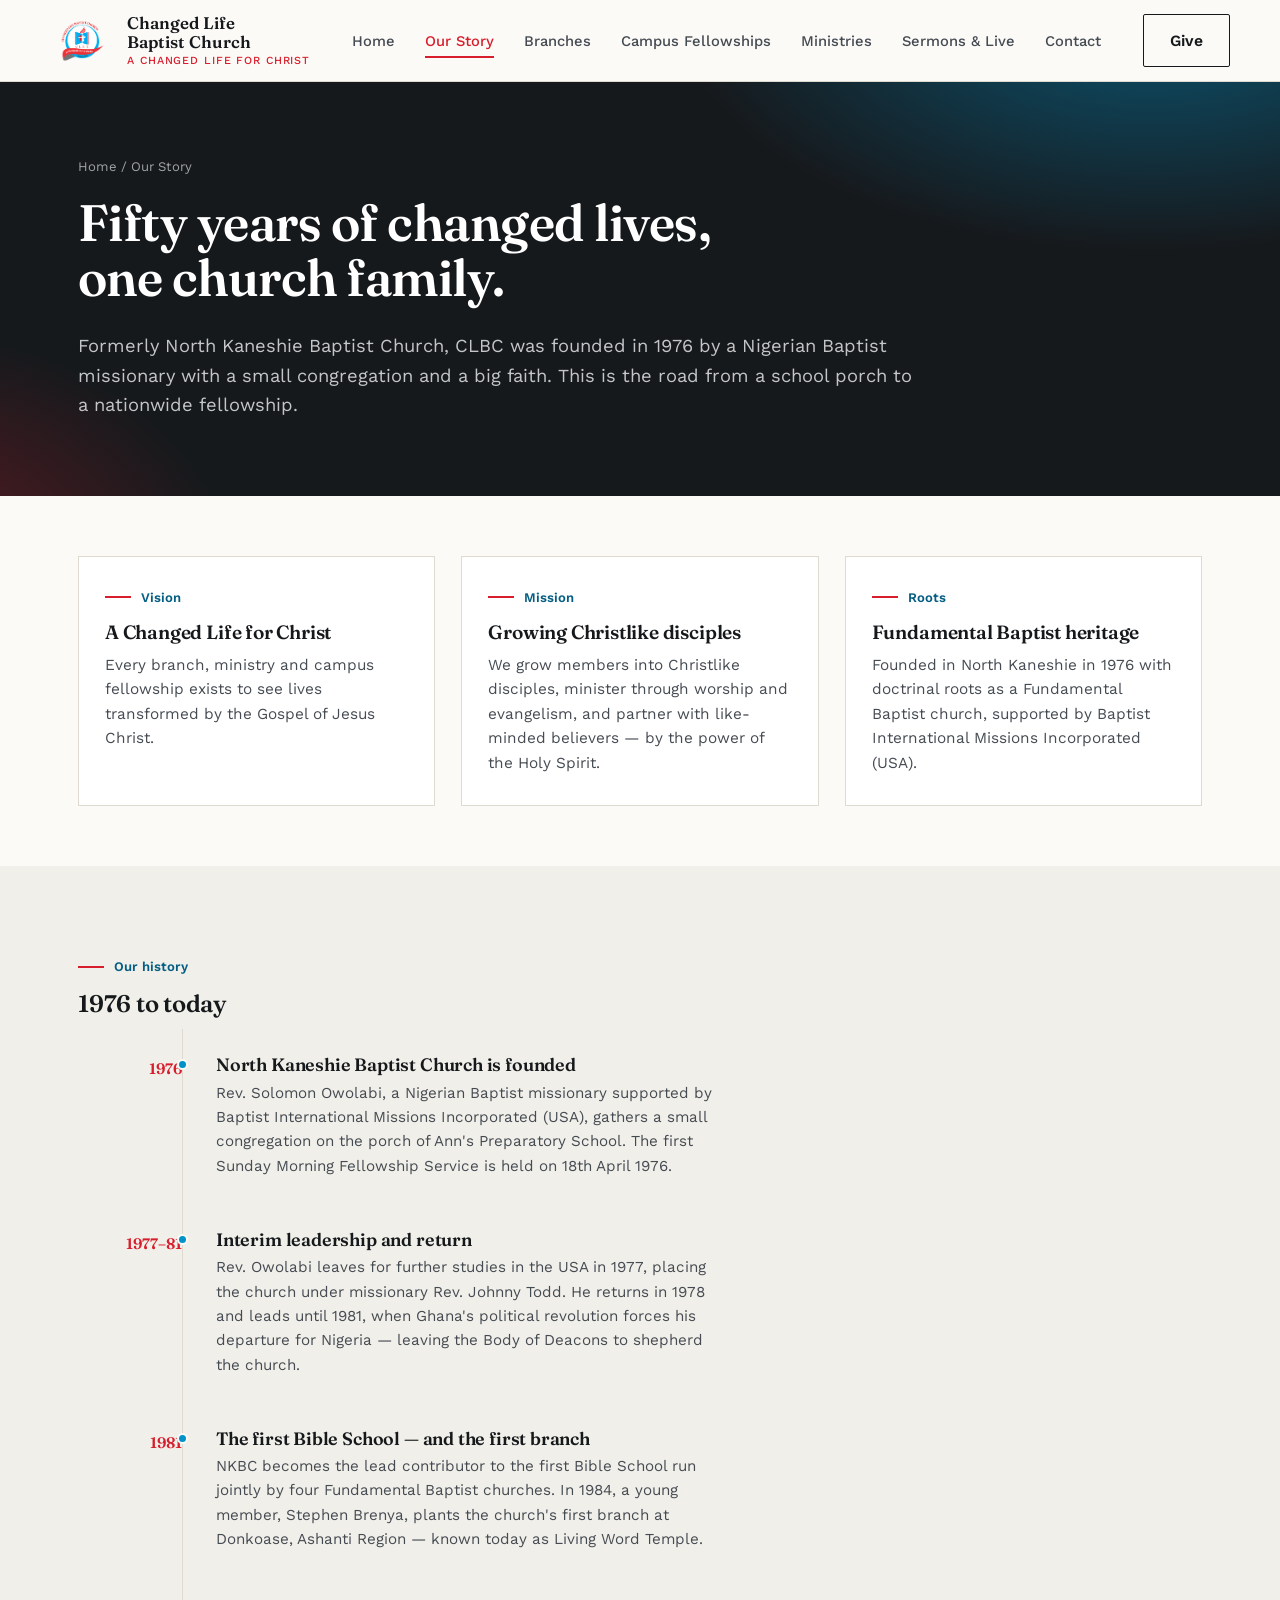
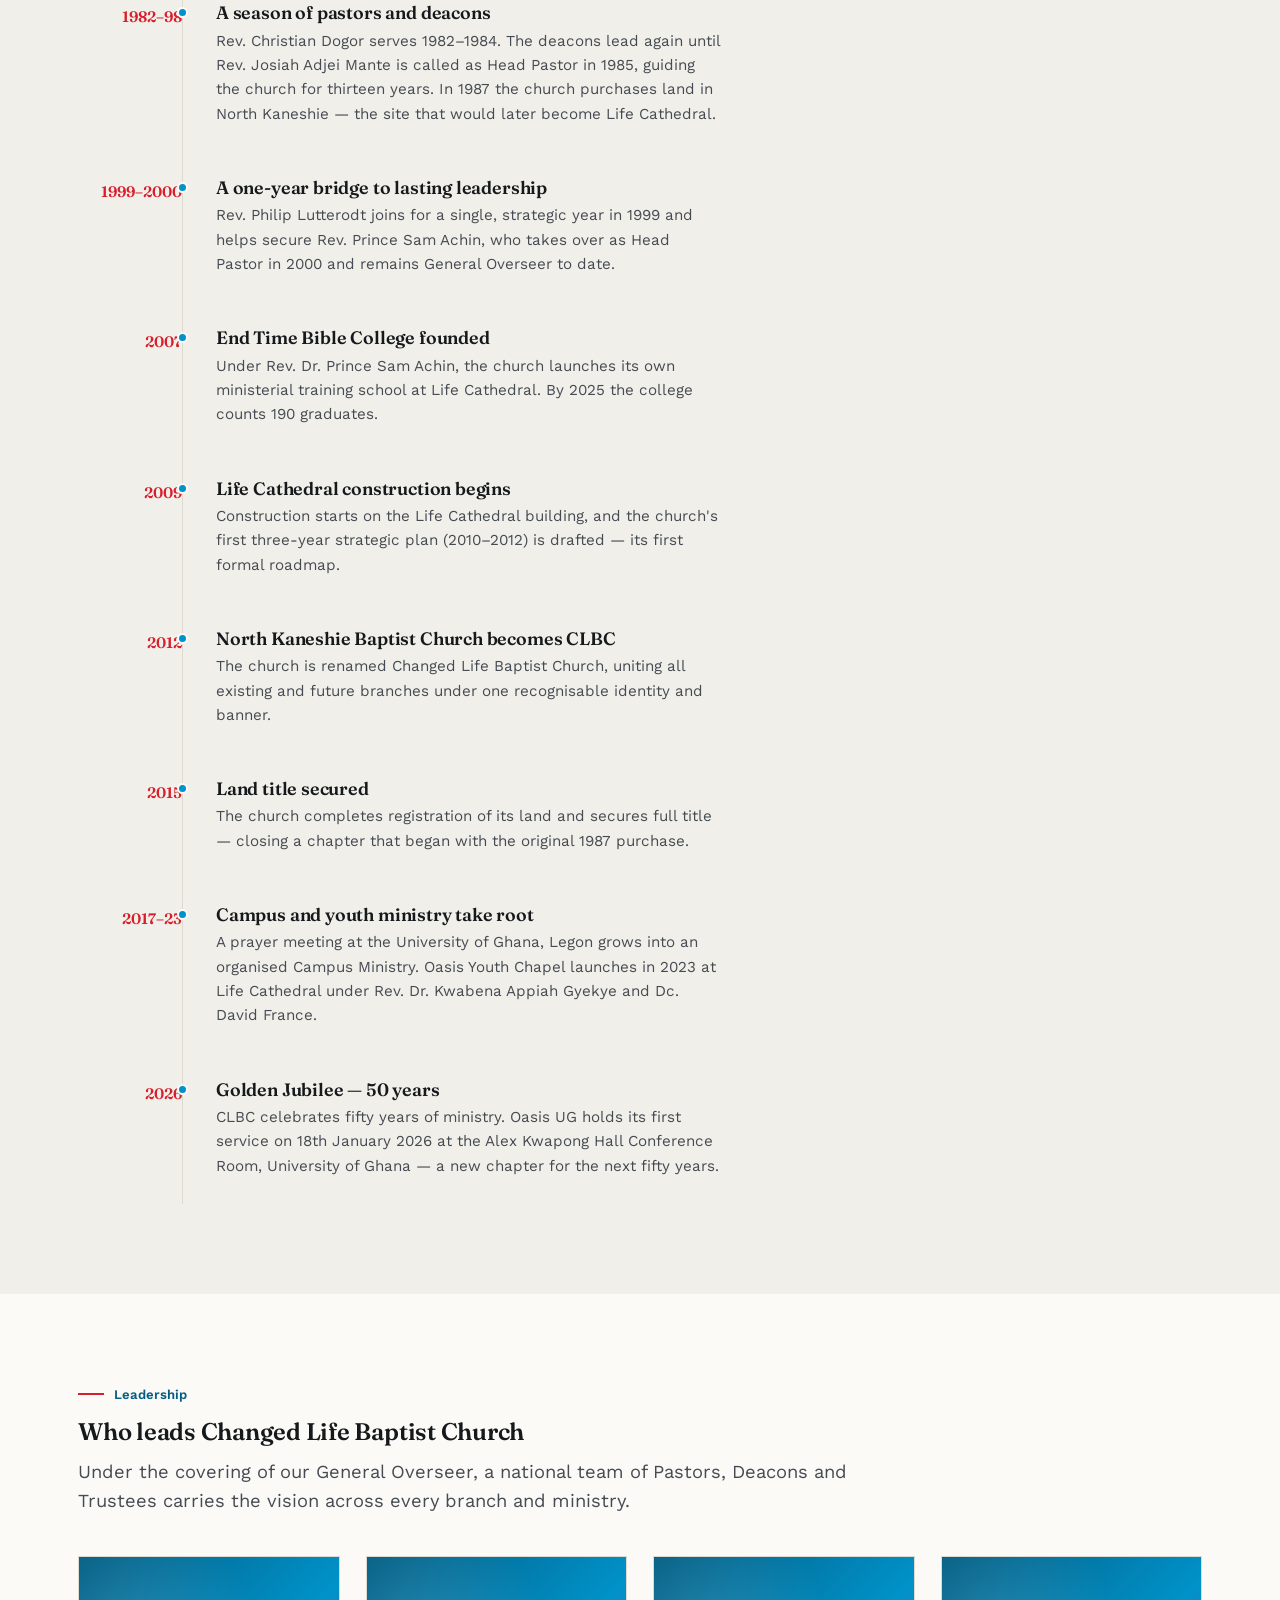
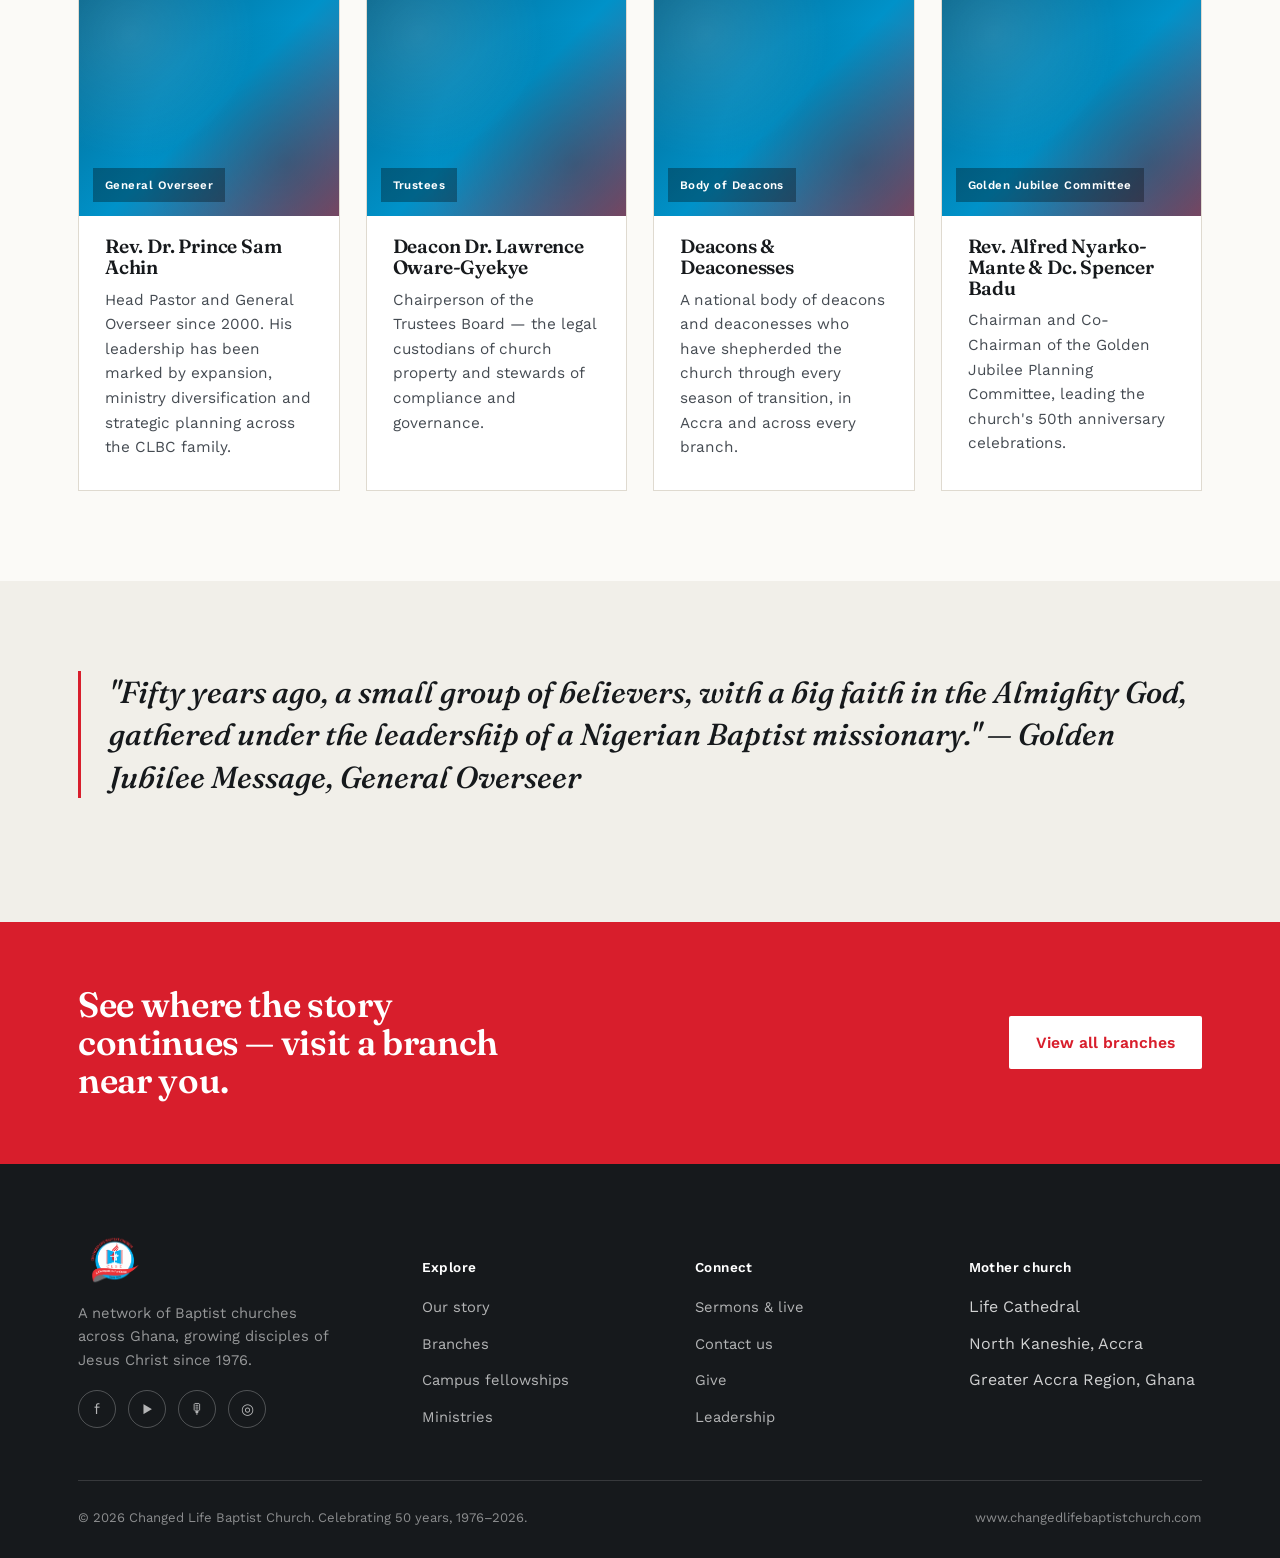
==== about.html @ c8de23a6 "Add files via upload" ====
<!DOCTYPE html>
<html lang="en">
<head>
<meta charset="UTF-8">
<meta name="viewport" content="width=device-width, initial-scale=1.0">
<title>Our Story & Leadership | Changed Life Baptist Church</title>
<meta name="description" content="The history of Changed Life Baptist Church from 1976 to today, and the leaders who carry it forward — General Overseer, Pastors, Deacons and Trustees.">
<link rel="icon" href="assets/logo.png">
<link rel="stylesheet" href="assets/styles.css">
</head>
<body>

<header class="site-header">
  <nav class="nav container">
    <a href="index.html" class="brand">
      <img src="assets/logo.png" alt="Changed Life Baptist Church crest">
      <span class="brand-word">Changed Life<br>Baptist Church<small>A Changed Life For Christ</small></span>
    </a>
    <ul class="nav-links">
      <li><a href="index.html">Home</a></li>
      <li><a href="about.html" class="active">Our Story</a></li>
      <li><a href="branches.html">Branches</a></li>
      <li><a href="campus.html">Campus Fellowships</a></li>
      <li><a href="ministries.html">Ministries</a></li>
      <li><a href="sermons.html">Sermons &amp; Live</a></li>
      <li><a href="contact.html">Contact</a></li>
    </ul>
    <div class="nav-cta">
      <a href="contact.html#give" class="btn btn-outline">Give</a>
      <button class="nav-toggle" aria-label="Toggle menu" aria-expanded="false"><span></span><span></span><span></span></button>
    </div>
  </nav>
</header>

<section class="page-hero">
  <div class="container">
    <div class="crumb"><a href="index.html">Home</a> / Our Story</div>
    <h1>Fifty years of changed lives, one church family.</h1>
    <p class="lede">Formerly North Kaneshie Baptist Church, CLBC was founded in 1976 by a Nigerian Baptist missionary with a small congregation and a big faith. This is the road from a school porch to a nationwide fellowship.</p>
  </div>
</section>

<!-- VISION / MISSION -->
<section class="section-tight">
  <div class="container grid grid-3">
    <div class="card">
      <div class="eyebrow">Vision</div>
      <h3>A Changed Life for Christ</h3>
      <p>Every branch, ministry and campus fellowship exists to see lives transformed by the Gospel of Jesus Christ.</p>
    </div>
    <div class="card">
      <div class="eyebrow">Mission</div>
      <h3>Growing Christlike disciples</h3>
      <p>We grow members into Christlike disciples, minister through worship and evangelism, and partner with like-minded believers — by the power of the Holy Spirit.</p>
    </div>
    <div class="card">
      <div class="eyebrow">Roots</div>
      <h3>Fundamental Baptist heritage</h3>
      <p>Founded in North Kaneshie in 1976 with doctrinal roots as a Fundamental Baptist church, supported by Baptist International Missions Incorporated (USA).</p>
    </div>
  </div>
</section>

<!-- TIMELINE -->
<section class="section-alt">
  <div class="container">
    <div class="eyebrow">Our history</div>
    <h2>1976 to today</h2>
    <div class="timeline">

      <div class="t-row"><div class="yr">1976</div><div class="dot"></div>
        <div><h4>North Kaneshie Baptist Church is founded</h4>
        <p>Rev. Solomon Owolabi, a Nigerian Baptist missionary supported by Baptist International Missions Incorporated (USA), gathers a small congregation on the porch of Ann's Preparatory School. The first Sunday Morning Fellowship Service is held on 18th April 1976.</p></div>
      </div>

      <div class="t-row"><div class="yr">1977–81</div><div class="dot"></div>
        <div><h4>Interim leadership and return</h4>
        <p>Rev. Owolabi leaves for further studies in the USA in 1977, placing the church under missionary Rev. Johnny Todd. He returns in 1978 and leads until 1981, when Ghana's political revolution forces his departure for Nigeria — leaving the Body of Deacons to shepherd the church.</p></div>
      </div>

      <div class="t-row"><div class="yr">1981</div><div class="dot"></div>
        <div><h4>The first Bible School — and the first branch</h4>
        <p>NKBC becomes the lead contributor to the first Bible School run jointly by four Fundamental Baptist churches. In 1984, a young member, Stephen Brenya, plants the church's first branch at Donkoase, Ashanti Region — known today as Living Word Temple.</p></div>
      </div>

      <div class="t-row"><div class="yr">1982–98</div><div class="dot"></div>
        <div><h4>A season of pastors and deacons</h4>
        <p>Rev. Christian Dogor serves 1982–1984. The deacons lead again until Rev. Josiah Adjei Mante is called as Head Pastor in 1985, guiding the church for thirteen years. In 1987 the church purchases land in North Kaneshie — the site that would later become Life Cathedral.</p></div>
      </div>

      <div class="t-row"><div class="yr">1999–2000</div><div class="dot"></div>
        <div><h4>A one-year bridge to lasting leadership</h4>
        <p>Rev. Philip Lutterodt joins for a single, strategic year in 1999 and helps secure Rev. Prince Sam Achin, who takes over as Head Pastor in 2000 and remains General Overseer to date.</p></div>
      </div>

      <div class="t-row"><div class="yr">2007</div><div class="dot"></div>
        <div><h4>End Time Bible College founded</h4>
        <p>Under Rev. Dr. Prince Sam Achin, the church launches its own ministerial training school at Life Cathedral. By 2025 the college counts 190 graduates.</p></div>
      </div>

      <div class="t-row"><div class="yr">2009</div><div class="dot"></div>
        <div><h4>Life Cathedral construction begins</h4>
        <p>Construction starts on the Life Cathedral building, and the church's first three-year strategic plan (2010–2012) is drafted — its first formal roadmap.</p></div>
      </div>

      <div class="t-row"><div class="yr">2012</div><div class="dot"></div>
        <div><h4>North Kaneshie Baptist Church becomes CLBC</h4>
        <p>The church is renamed Changed Life Baptist Church, uniting all existing and future branches under one recognisable identity and banner.</p></div>
      </div>

      <div class="t-row"><div class="yr">2015</div><div class="dot"></div>
        <div><h4>Land title secured</h4>
        <p>The church completes registration of its land and secures full title — closing a chapter that began with the original 1987 purchase.</p></div>
      </div>

      <div class="t-row"><div class="yr">2017–23</div><div class="dot"></div>
        <div><h4>Campus and youth ministry take root</h4>
        <p>A prayer meeting at the University of Ghana, Legon grows into an organised Campus Ministry. Oasis Youth Chapel launches in 2023 at Life Cathedral under Rev. Dr. Kwabena Appiah Gyekye and Dc. David France.</p></div>
      </div>

      <div class="t-row"><div class="yr">2026</div><div class="dot"></div>
        <div><h4>Golden Jubilee — 50 years</h4>
        <p>CLBC celebrates fifty years of ministry. Oasis UG holds its first service on 18th January 2026 at the Alex Kwapong Hall Conference Room, University of Ghana — a new chapter for the next fifty years.</p></div>
      </div>

    </div>
  </div>
</section>

<!-- LEADERSHIP -->
<section id="leadership">
  <div class="container">
    <div class="eyebrow">Leadership</div>
    <h2>Who leads Changed Life Baptist Church</h2>
    <p class="lede">Under the covering of our General Overseer, a national team of Pastors, Deacons and Trustees carries the vision across every branch and ministry.</p>

    <div class="grid grid-4" style="margin-top:40px;">
      <div class="card">
        <div class="media-block" style="--ar:1/1; margin: -30px -26px 20px;">
          <span class="tag">General Overseer</span>
        </div>
        <h3>Rev. Dr. Prince Sam Achin</h3>
        <p>Head Pastor and General Overseer since 2000. His leadership has been marked by expansion, ministry diversification and strategic planning across the CLBC family.</p>
      </div>
      <div class="card">
        <div class="media-block" style="--ar:1/1; margin: -30px -26px 20px;">
          <span class="tag">Trustees</span>
        </div>
        <h3>Deacon Dr. Lawrence Oware-Gyekye</h3>
        <p>Chairperson of the Trustees Board — the legal custodians of church property and stewards of compliance and governance.</p>
      </div>
      <div class="card">
        <div class="media-block" style="--ar:1/1; margin: -30px -26px 20px;">
          <span class="tag">Body of Deacons</span>
        </div>
        <h3>Deacons &amp; Deaconesses</h3>
        <p>A national body of deacons and deaconesses who have shepherded the church through every season of transition, in Accra and across every branch.</p>
      </div>
      <div class="card">
        <div class="media-block" style="--ar:1/1; margin: -30px -26px 20px;">
          <span class="tag">Golden Jubilee Committee</span>
        </div>
        <h3>Rev. Alfred Nyarko-Mante &amp; Dc. Spencer Badu</h3>
        <p>Chairman and Co-Chairman of the Golden Jubilee Planning Committee, leading the church's 50th anniversary celebrations.</p>
      </div>
    </div>
  </div>
</section>

<section class="section-alt">
  <div class="container">
    <p class="pull">"Fifty years ago, a small group of believers, with a big faith in the Almighty God, gathered under the leadership of a Nigerian Baptist missionary." — Golden Jubilee Message, General Overseer</p>
  </div>
</section>

<section class="cta-band">
  <div class="container">
    <h2>See where the story continues — visit a branch near you.</h2>
    <a href="branches.html" class="btn" style="background:#fff; color:var(--flame);">View all branches</a>
  </div>
</section>

<footer class="site-footer">
  <div class="container">
    <div class="foot-grid">
      <div class="foot-brand">
        <img src="assets/logo.png" alt="CLBC crest">
        <p>A network of Baptist churches across Ghana, growing disciples of Jesus Christ since 1976.</p>
        <div class="social-row" style="margin-top:18px;">
          <a href="https://www.facebook.com/profile.php?id=100066663400036" aria-label="Facebook">f</a>
          <a href="#" aria-label="YouTube">▶</a>
          <a href="#" aria-label="Podbean">🎙</a>
          <a href="#" aria-label="Instagram">◎</a>
        </div>
      </div>
      <div><h5>Explore</h5><ul>
        <li><a href="about.html">Our story</a></li>
        <li><a href="branches.html">Branches</a></li>
        <li><a href="campus.html">Campus fellowships</a></li>
        <li><a href="ministries.html">Ministries</a></li>
      </ul></div>
      <div><h5>Connect</h5><ul>
        <li><a href="sermons.html">Sermons &amp; live</a></li>
        <li><a href="contact.html">Contact us</a></li>
        <li><a href="contact.html#give">Give</a></li>
        <li><a href="about.html#leadership">Leadership</a></li>
      </ul></div>
      <div><h5>Mother church</h5><ul>
        <li>Life Cathedral</li>
        <li>North Kaneshie, Accra</li>
        <li>Greater Accra Region, Ghana</li>
      </ul></div>
    </div>
    <div class="foot-bottom">
      <span>© 2026 Changed Life Baptist Church. Celebrating 50 years, 1976–2026.</span>
      <span>www.changedlifebaptistchurch.com</span>
    </div>
  </div>
</footer>

<script src="assets/main.js"></script>
</body>
</html>
---- assets/styles.css ----
/* ==========================================================================
   Changed Life Baptist Church — Design System
   Colour drawn from the church crest: flame red, sky blue, warm grey.
   Display type: Fraunces (heritage/editorial serif)
   Body/UI type:  Work Sans (clean, warm geometric sans)
   ========================================================================== */

@import url('https://fonts.googleapis.com/css2?family=Fraunces:ital,opsz,wght@0,9..144,300;0,9..144,400;0,9..144,500;0,9..144,600;0,9..144,700;1,9..144,400;1,9..144,500&family=Work+Sans:ital,wght@0,300;0,400;0,500;0,600;0,700;1,400&display=swap');

:root{
  /* --- brand colour --- */
  --ink:        #16191c;
  --ink-soft:   #454b52;
  --paper:      #fbfaf7;
  --paper-dim:  #f1efe9;
  --line:       #dfdad0;

  --sky:        #0092c9;
  --sky-deep:   #045e83;
  --sky-tint:   #e4f4fa;

  --flame:      #d81e2c;
  --flame-deep: #a3131f;
  --flame-tint: #fbe7e6;

  --gold:       #b3872f;
  --gold-tint:  #f6ecd7;

  --radius-sm: 2px;
  --radius-md: 4px;

  --wrap: 1180px;
}

*,*::before,*::after{ box-sizing: border-box; }
html{ scroll-behavior: smooth; }
body{
  margin:0;
  background: var(--paper);
  color: var(--ink);
  font-family: 'Work Sans', sans-serif;
  font-weight: 400;
  line-height: 1.6;
  -webkit-font-smoothing: antialiased;
}
img{ max-width:100%; display:block; }
a{ color: inherit; text-decoration:none; }
h1,h2,h3,h4{
  font-family: 'Fraunces', serif;
  font-weight: 600;
  line-height: 1.08;
  margin: 0 0 .5em;
  letter-spacing: -0.01em;
}
p{ margin: 0 0 1.1em; }
.container{
  max-width: var(--wrap);
  margin: 0 auto;
  padding: 0 28px;
}
@media (max-width: 640px){ .container{ padding: 0 20px; } }

::selection{ background: var(--flame); color:#fff; }

:focus-visible{
  outline: 3px solid var(--sky);
  outline-offset: 3px;
}

@media (prefers-reduced-motion: reduce){
  *{ animation-duration: 0.001ms !important; animation-iteration-count: 1 !important; transition-duration: 0.001ms !important; scroll-behavior: auto !important; }
}

/* --------------------------------------------------------------------
   Utility text
   -------------------------------------------------------------------- */
.label{
  font-size: 0.78rem;
  font-weight: 600;
  color: var(--flame);
  letter-spacing: 0.03em;
}
.eyebrow{
  display:flex; align-items:center; gap:10px;
  font-size: 0.82rem;
  font-weight: 600;
  color: var(--sky-deep);
  margin-bottom: 14px;
}
.eyebrow::before{
  content:"";
  width: 26px; height: 2px;
  background: var(--flame);
  display:inline-block;
}
.lede{
  font-size: 1.15rem;
  color: var(--ink-soft);
  max-width: 46em;
}

/* --------------------------------------------------------------------
   Buttons
   -------------------------------------------------------------------- */
.btn{
  display:inline-flex; align-items:center; gap: 10px;
  padding: 13px 26px;
  border-radius: var(--radius-sm);
  font-weight: 600;
  font-size: 0.98rem;
  border: 1.5px solid transparent;
  cursor:pointer;
  transition: background .15s ease, color .15s ease, border-color .15s ease, transform .15s ease;
}
.btn-primary{ background: var(--flame); color:#fff; }
.btn-primary:hover{ background: var(--flame-deep); }
.btn-outline{ border-color: currentColor; color: var(--ink); background:transparent; }
.btn-outline:hover{ background: var(--ink); color:#fff; }
.btn-ghost-light{ border-color: rgba(255,255,255,.55); color:#fff; }
.btn-ghost-light:hover{ background:#fff; color: var(--ink); }
.btn-sky{ background: var(--sky); color:#fff; }
.btn-sky:hover{ background: var(--sky-deep); }

/* --------------------------------------------------------------------
   Header / Nav
   -------------------------------------------------------------------- */
.site-header{
  position: sticky; top:0; z-index: 100;
  background: var(--paper);
  border-bottom: 1px solid var(--line);
}
.nav{
  display:flex; align-items:center; justify-content:space-between;
  padding: 14px 0;
}
.brand{ display:flex; align-items:center; gap:12px; }
.brand img{ height: 46px; width:auto; }
.brand-word{ font-family:'Fraunces', serif; font-weight:600; font-size:1.05rem; line-height:1.15; }
.brand-word small{ display:block; font-family:'Work Sans',sans-serif; font-weight:500; font-size:.68rem; letter-spacing:.08em; color: var(--flame); text-transform: uppercase; margin-top:2px; }

.nav-links{ display:flex; align-items:center; gap: 30px; list-style:none; margin:0; padding:0; }
.nav-links a{
  font-size: .92rem; font-weight:500; color: var(--ink-soft);
  padding: 6px 0; border-bottom: 2px solid transparent;
  transition: color .15s, border-color .15s;
}
.nav-links a:hover, .nav-links a.active{ color: var(--flame); border-color: var(--flame); }

.nav-cta{ display:flex; align-items:center; gap:14px; }
.nav-toggle{
  display:none; background:none; border:none; cursor:pointer;
  width:42px; height:42px; flex-direction:column; justify-content:center; align-items:center; gap:5px;
}
.nav-toggle span{ width:24px; height:2px; background: var(--ink); display:block; transition: transform .2s, opacity .2s; }

@media (max-width: 940px){
  .nav-links{
    position:fixed; inset: 74px 0 0 0; background: var(--paper);
    flex-direction:column; align-items:flex-start; gap:0;
    padding: 10px 28px 30px;
    transform: translateY(-8px);
    opacity:0; pointer-events:none;
    transition: opacity .18s ease, transform .18s ease;
    overflow-y:auto;
  }
  .nav-links.open{ opacity:1; pointer-events:auto; transform:translateY(0); }
  .nav-links li{ width:100%; border-bottom:1px solid var(--line); }
  .nav-links a{ display:block; padding:16px 0; font-size:1.02rem; }
  .nav-toggle{ display:flex; }
  .nav-cta .btn-outline{ display:none; }
}

/* --------------------------------------------------------------------
   Hero
   -------------------------------------------------------------------- */
.hero{
  position:relative;
  background: var(--ink);
  color:#fff;
  overflow:hidden;
  padding: 108px 0 96px;
}
.hero::before{
  content:"";
  position:absolute; inset:0;
  background:
    radial-gradient(ellipse 900px 560px at 82% -10%, rgba(0,146,201,.55), transparent 60%),
    radial-gradient(ellipse 700px 500px at 8% 110%, rgba(216,30,44,.45), transparent 60%);
}
.hero .container{ position:relative; z-index:2; }
.hero-grid{ display:grid; grid-template-columns: 1.15fr .85fr; gap: 60px; align-items:end; }
.hero-jubilee{
  display:inline-flex; align-items:center; gap:10px;
  background: rgba(255,255,255,.08);
  border:1px solid rgba(255,255,255,.22);
  padding: 7px 14px 7px 8px;
  border-radius: 999px;
  font-size:.82rem; font-weight:600;
  margin-bottom: 26px;
}
.hero-jubilee .dot{ width:8px; height:8px; border-radius:50%; background: var(--gold); box-shadow: 0 0 0 3px rgba(179,135,47,.3); }
.hero h1{
  font-size: clamp(2.5rem, 5.4vw, 4.4rem);
  color:#fff;
  max-width: 15ch;
}
.hero .lede{ color: rgba(255,255,255,.78); margin-top:18px; }
.hero-actions{ display:flex; flex-wrap:wrap; gap:14px; margin-top:34px; }
.hero-flame{
  justify-self:end;
  width: 100%;
  max-width: 340px;
  opacity: .95;
}
.hero-stats{
  display:grid; grid-template-columns: repeat(4,1fr);
  border-top:1px solid rgba(255,255,255,.18);
  margin-top: 70px; padding-top: 30px;
}
.hero-stats div + div{ border-left:1px solid rgba(255,255,255,.18); padding-left:24px; }
.hero-stats .num{ font-family:'Fraunces',serif; font-size:2rem; color: var(--gold); }
.hero-stats .cap{ font-size:.82rem; color: rgba(255,255,255,.68); margin-top:4px; }

@media (max-width: 900px){
  .hero-grid{ grid-template-columns: 1fr; }
  .hero-flame{ display:none; }
  .hero-stats{ grid-template-columns: repeat(2,1fr); row-gap:26px; }
  .hero-stats div:nth-child(3){ border-left:none; }
}

/* Secondary page hero (shorter) */
.page-hero{
  background: var(--ink); color:#fff; padding: 74px 0 56px; position:relative; overflow:hidden;
}
.page-hero::before{
  content:""; position:absolute; inset:0;
  background: radial-gradient(ellipse 800px 420px at 90% -20%, rgba(0,146,201,.5), transparent 60%),
              radial-gradient(ellipse 600px 420px at -10% 120%, rgba(216,30,44,.4), transparent 60%);
}
.page-hero .container{ position:relative; z-index:2; }
.page-hero h1{ color:#fff; font-size: clamp(2.1rem, 4.4vw, 3.2rem); max-width: 20ch; }
.page-hero .lede{ color: rgba(255,255,255,.75); }
.crumb{ font-size:.82rem; color: rgba(255,255,255,.6); margin-bottom: 18px; }
.crumb a:hover{ color:#fff; }

/* --------------------------------------------------------------------
   Section scaffolding
   -------------------------------------------------------------------- */
section{ padding: 90px 0; }
.section-tight{ padding: 60px 0; }
.section-alt{ background: var(--paper-dim); }
.section-ink{ background: var(--ink); color:#fff; }
.section-ink h2{ color:#fff; }
.section-head{ display:flex; justify-content:space-between; align-items:flex-end; gap:40px; margin-bottom: 46px; flex-wrap:wrap; }
.section-head h2{ font-size: clamp(1.9rem, 3.4vw, 2.6rem); max-width: 16ch; }
hr.rule{ border:none; border-top:1px solid var(--line); margin: 0; }

/* --------------------------------------------------------------------
   Cards / grids
   -------------------------------------------------------------------- */
.grid{ display:grid; gap: 26px; }
.grid-3{ grid-template-columns: repeat(3,1fr); }
.grid-4{ grid-template-columns: repeat(4,1fr); }
.grid-2{ grid-template-columns: repeat(2,1fr); }
@media (max-width: 900px){ .grid-3,.grid-4{ grid-template-columns: repeat(2,1fr); } }
@media (max-width: 620px){ .grid-3,.grid-4,.grid-2{ grid-template-columns: 1fr; } }

.card{
  background:#fff;
  border:1px solid var(--line);
  padding: 30px 26px;
  position:relative;
}
.card .icon{ width:40px; height:40px; margin-bottom:18px; color: var(--flame); }
.card h3{ font-size:1.2rem; margin-bottom:10px; }
.card p{ color: var(--ink-soft); font-size:.96rem; margin-bottom:0; }
.card-corner{ position:absolute; top:0; right:0; width:0; height:0; border-style:solid; border-width: 0 22px 22px 0; border-color: transparent var(--sky-tint) transparent transparent; }

/* Media placeholder block: used where real photography from the church's
   Facebook page should be dropped in later. Uses brand-coloured pattern
   rather than a fabricated photo. */
.media-block{
  position:relative;
  aspect-ratio: var(--ar, 4/3);
  background: linear-gradient(135deg, var(--sky-deep), var(--sky) 55%, var(--flame) 130%);
  overflow:hidden;
  display:flex; align-items:flex-end;
}
.media-block::before{
  content:"";
  position:absolute; inset:0;
  background-image: radial-gradient(circle at 20% 30%, rgba(255,255,255,.12) 0, transparent 45%),
                     radial-gradient(circle at 80% 80%, rgba(0,0,0,.18) 0, transparent 50%);
}
.media-block .tag{
  position:relative; z-index:2;
  color:#fff; font-size:.72rem; font-weight:600; letter-spacing:.04em;
  background: rgba(0,0,0,.32);
  padding: 8px 12px; margin: 14px;
}

/* --------------------------------------------------------------------
   Timeline (used on About — genuine chronological sequence)
   -------------------------------------------------------------------- */
.timeline{ position:relative; margin-top: 10px; }
.timeline::before{
  content:""; position:absolute; top:0; bottom:0; left: 104px;
  width:1px; background: var(--line);
}
.t-row{ display:grid; grid-template-columns: 104px 1fr; gap: 34px; padding: 26px 0; position:relative; }
.t-row .yr{ font-family:'Fraunces',serif; font-weight:600; color: var(--flame); font-size:.95rem; text-align:right; padding-top:2px; white-space:nowrap; }
.t-row .dot{ position:absolute; left: 99px; top: 30px; width:11px; height:11px; border-radius:50%; background: var(--sky); border:2px solid var(--paper); }
.t-row h4{ font-size:1.12rem; margin-bottom:6px; }
.t-row p{ color: var(--ink-soft); font-size: .95rem; margin-bottom:0; max-width: 56ch; }
@media (max-width: 620px){
  .timeline::before{ left: 58px; }
  .t-row{ grid-template-columns: 58px 1fr; gap:18px; }
  .t-row .dot{ left:53px; }
  .t-row .yr{ font-size:.82rem; }
}

/* --------------------------------------------------------------------
   Branch directory
   -------------------------------------------------------------------- */
.region-group{ margin-bottom: 54px; }
.region-title{
  display:flex; align-items:center; gap:14px;
  font-family:'Fraunces',serif; font-size:1.3rem; font-weight:600;
  color: var(--sky-deep);
  margin-bottom: 20px;
}
.region-title::after{ content:""; height:1px; flex:1; background: var(--line); }
.branch-card{ border:1px solid var(--line); background:#fff; padding: 22px 24px; display:flex; flex-direction:column; gap:6px; }
.branch-card .bname{ font-family:'Fraunces',serif; font-weight:600; font-size:1.08rem; }
.branch-card .bloc{ color: var(--ink-soft); font-size:.9rem; }
.branch-card .btag{ margin-top:10px; display:inline-block; font-size:.74rem; font-weight:600; color: var(--flame); }

/* --------------------------------------------------------------------
   Ministry list
   -------------------------------------------------------------------- */
.min-row{ display:grid; grid-template-columns: 1fr 2fr; gap: 40px; padding: 34px 0; border-top:1px solid var(--line); }
.min-row:last-child{ }
.min-row h3{ font-size:1.35rem; }
.min-row .since{ color: var(--flame); font-size:.82rem; font-weight:600; }
@media (max-width: 760px){ .min-row{ grid-template-columns:1fr; gap:12px; } }

/* --------------------------------------------------------------------
   Quote / pull
   -------------------------------------------------------------------- */
.pull{
  font-family:'Fraunces',serif; font-style:italic; font-weight:500;
  font-size: clamp(1.35rem, 2.4vw, 1.9rem);
  line-height:1.4;
  color: var(--ink);
  border-left: 3px solid var(--flame);
  padding-left: 28px;
  max-width: 40em;
}

/* --------------------------------------------------------------------
   Media / player panels (Sermons page)
   -------------------------------------------------------------------- */
.player-panel{
  background:#fff; border:1px solid var(--line);
}
.player-panel .head{ display:flex; align-items:center; gap:14px; padding: 20px 24px; border-bottom:1px solid var(--line); }
.player-panel .head .dot{ width:10px; height:10px; border-radius:50%; }
.player-panel .body{ padding: 0; background: var(--ink); }
.player-panel iframe{ width:100%; border:0; display:block; }
.embed-note{
  background: var(--gold-tint); border:1px dashed var(--gold);
  color:#6b501c; font-size:.86rem; padding:14px 18px; margin-top:14px;
}

/* --------------------------------------------------------------------
   Footer
   -------------------------------------------------------------------- */
.site-footer{ background: var(--ink); color: rgba(255,255,255,.8); padding: 70px 0 30px; }
.foot-grid{ display:grid; grid-template-columns: 1.3fr 1fr 1fr 1fr; gap: 40px; margin-bottom: 50px; }
.foot-brand img{ height:52px; margin-bottom:16px; }
.foot-brand p{ color: rgba(255,255,255,.55); font-size:.92rem; max-width:30ch; }
.site-footer h5{ color:#fff; font-family:'Work Sans',sans-serif; font-weight:600; font-size:.85rem; letter-spacing:.03em; margin-bottom:16px; }
.site-footer ul{ list-style:none; margin:0; padding:0; display:flex; flex-direction:column; gap:11px; }
.site-footer a{ color: rgba(255,255,255,.68); font-size:.92rem; }
.site-footer a:hover{ color:#fff; }
.foot-bottom{ border-top:1px solid rgba(255,255,255,.14); padding-top: 26px; display:flex; justify-content:space-between; flex-wrap:wrap; gap:14px; font-size:.82rem; color: rgba(255,255,255,.5); }
.social-row{ display:flex; gap:12px; }
.social-row a{ width:38px; height:38px; border:1px solid rgba(255,255,255,.25); display:flex; align-items:center; justify-content:center; border-radius:50%; }
.social-row a:hover{ background:#fff; color: var(--ink); border-color:#fff; }

@media (max-width: 800px){
  .foot-grid{ grid-template-columns: 1fr 1fr; }
}
@media (max-width: 480px){
  .foot-grid{ grid-template-columns: 1fr; }
}

/* --------------------------------------------------------------------
   CTA band
   -------------------------------------------------------------------- */
.cta-band{
  background: var(--flame); color:#fff;
  padding: 64px 0;
}
.cta-band .container{ display:flex; justify-content:space-between; align-items:center; gap:30px; flex-wrap:wrap; }
.cta-band h2{ color:#fff; font-size: clamp(1.7rem,3vw,2.2rem); margin:0; max-width: 18ch; }

/* Misc */
.tag-pill{ display:inline-block; font-size:.74rem; font-weight:600; letter-spacing:.03em; background: var(--sky-tint); color: var(--sky-deep); padding: 5px 12px; border-radius: 999px; }
.two-col{ display:grid; grid-template-columns: 1fr 1fr; gap:60px; align-items:center; }
@media (max-width: 860px){ .two-col{ grid-template-columns:1fr; gap:34px; } }
.check-list{ list-style:none; margin:0; padding:0; display:flex; flex-direction:column; gap:12px; }
.check-list li{ padding-left: 30px; position:relative; color: var(--ink-soft); }
.check-list li::before{ content:"✓"; position:absolute; left:0; color: var(--flame); font-weight:700; }
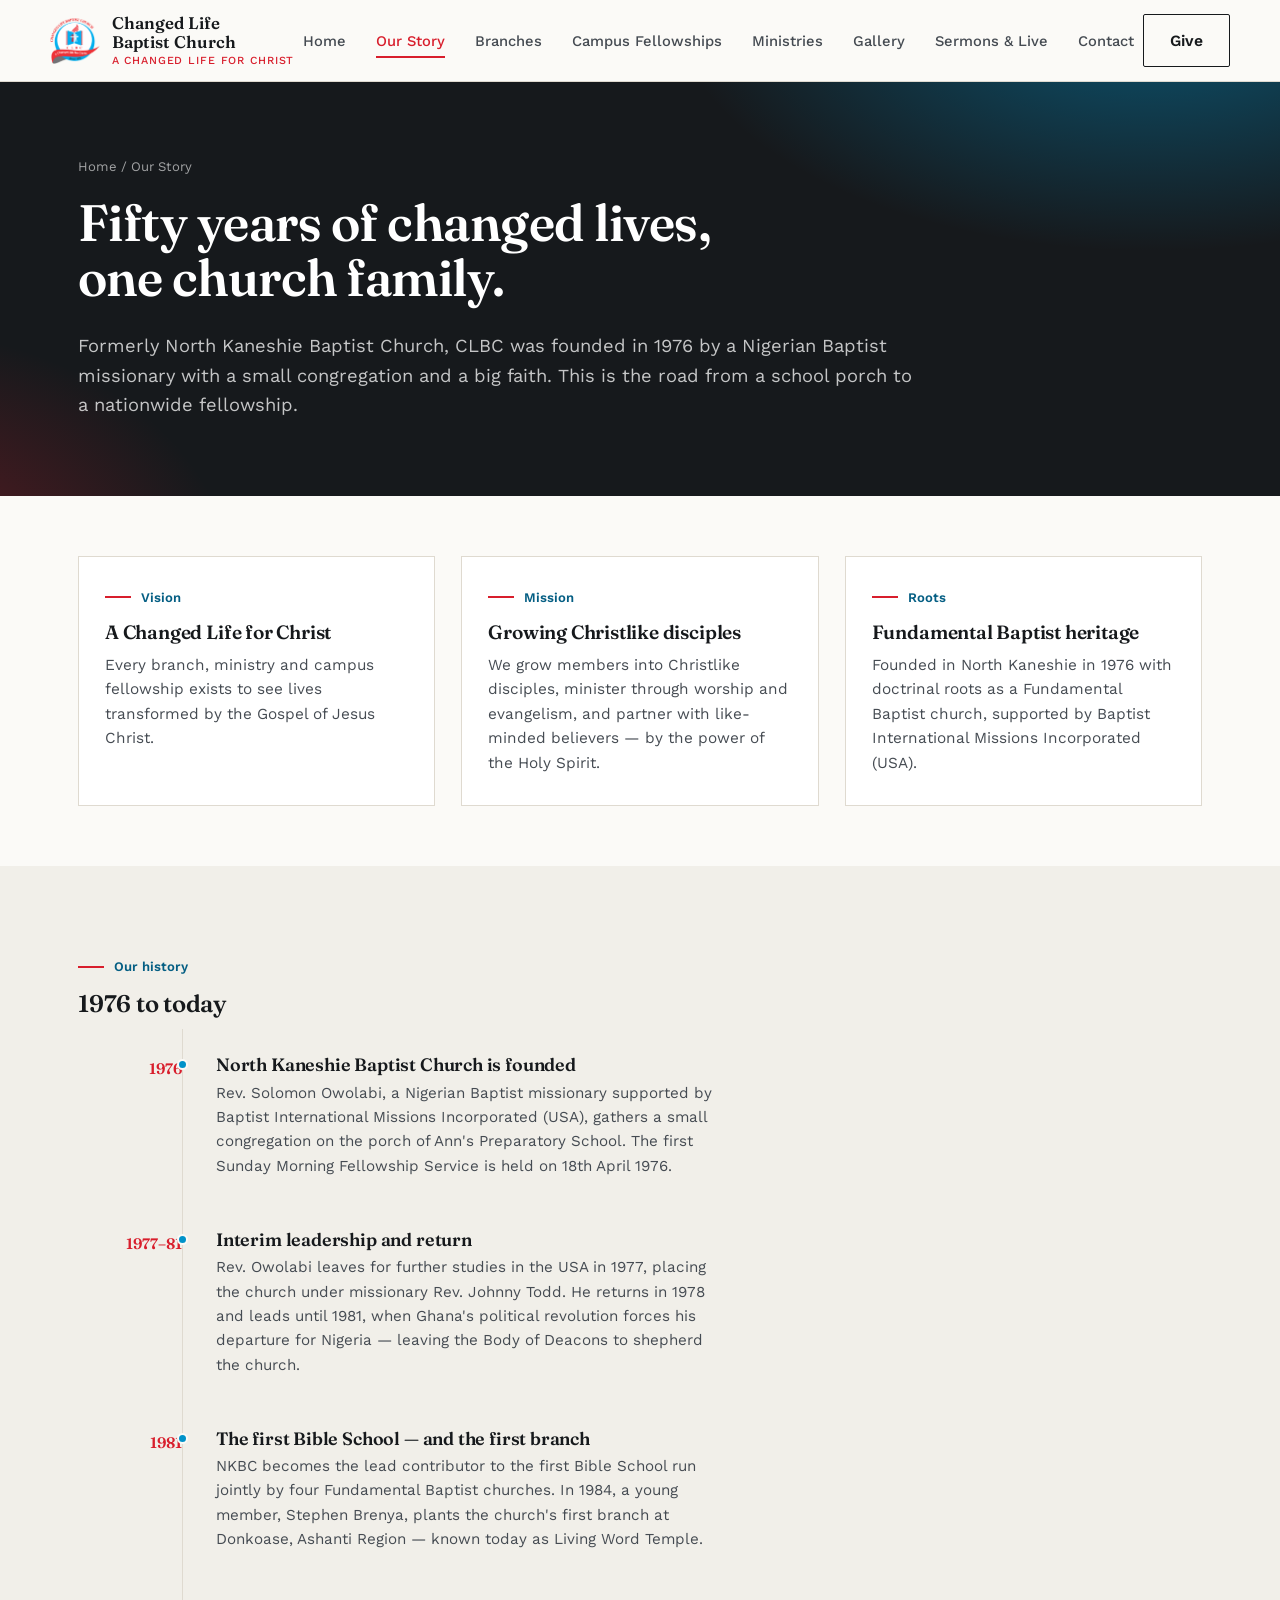
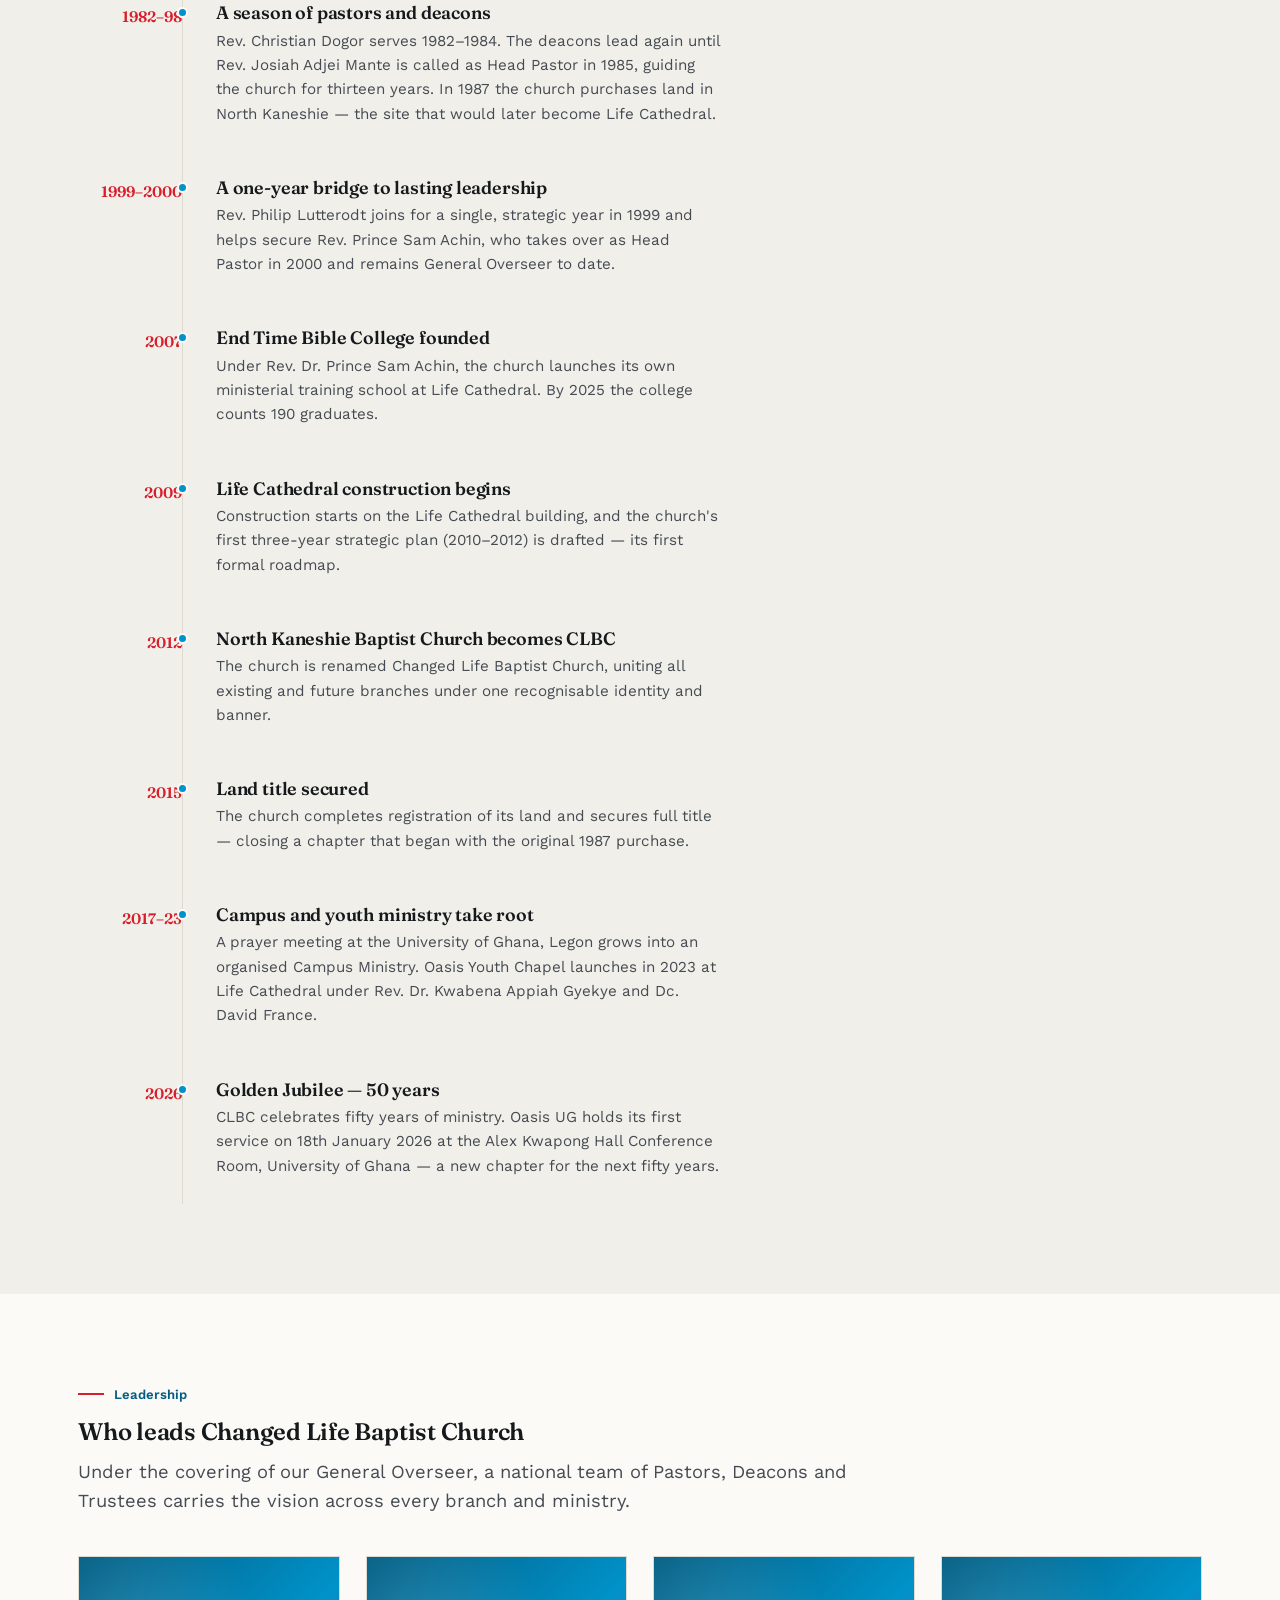
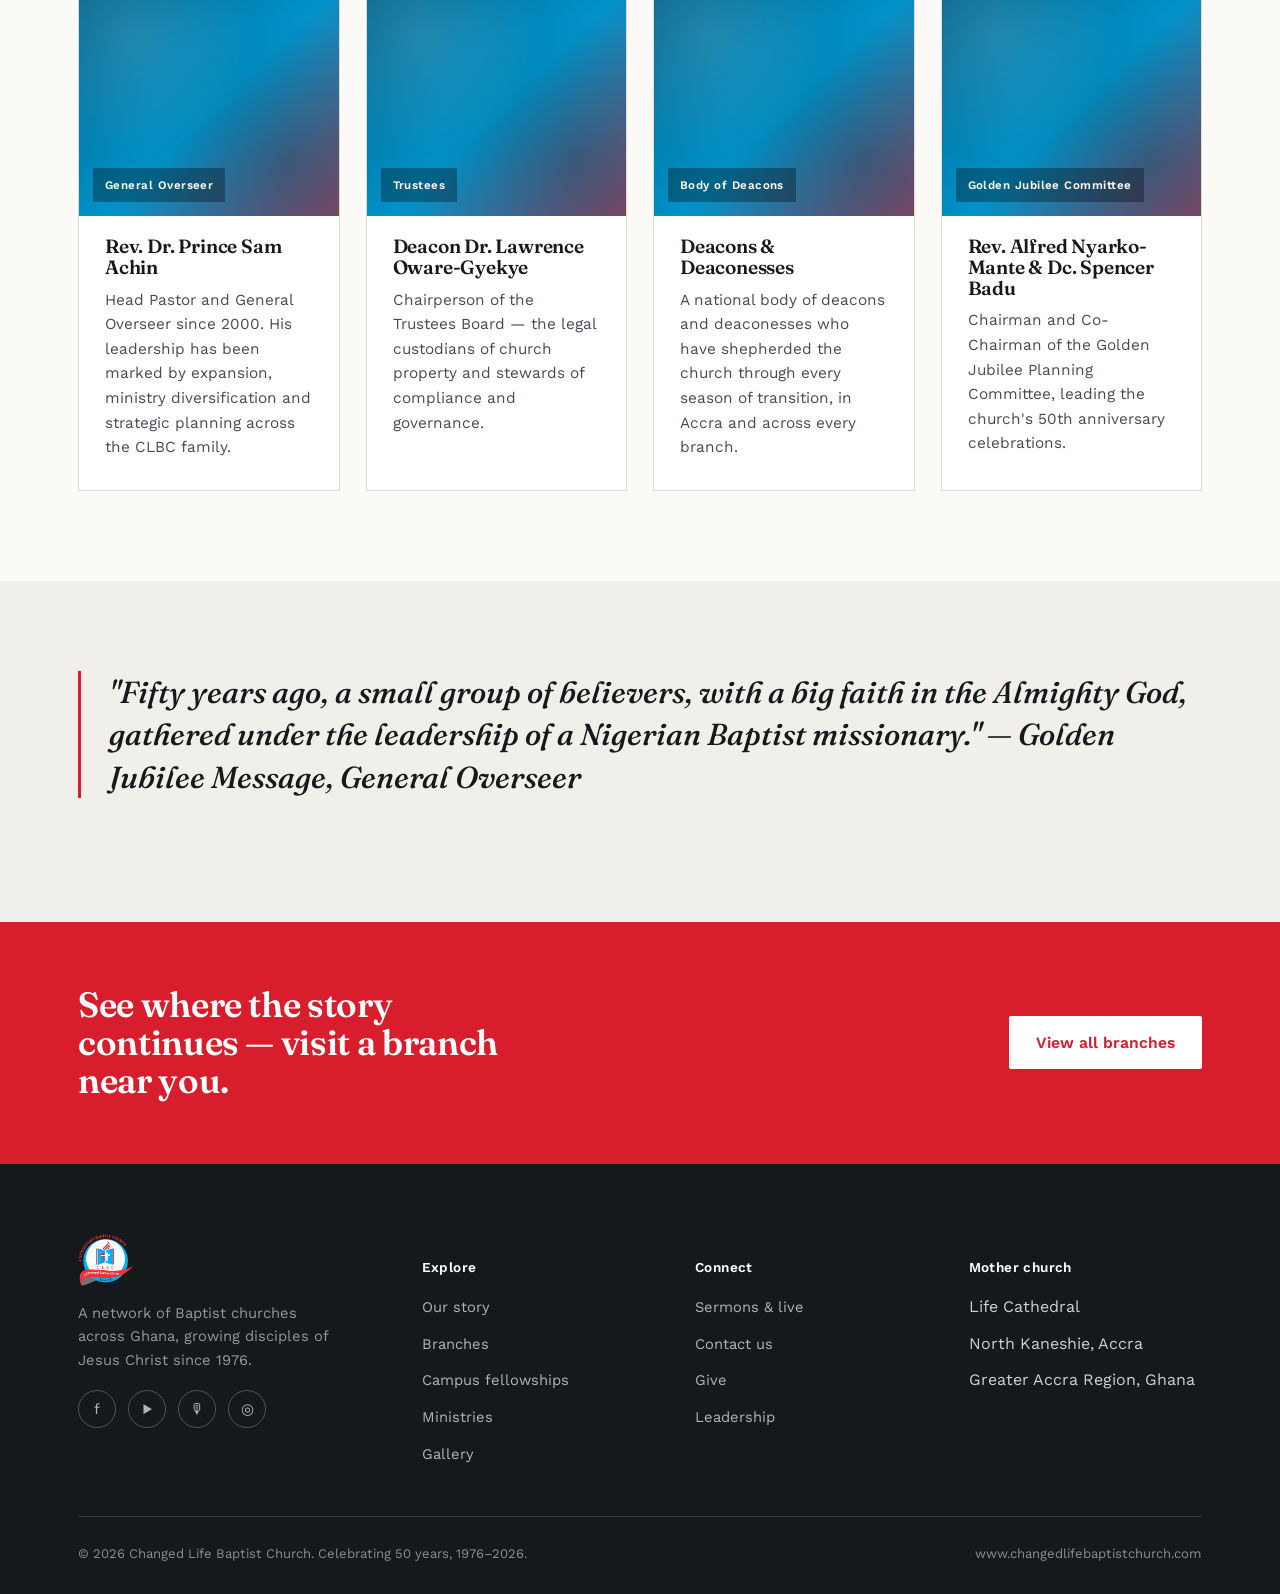
==== commit c7afd6fe: "Add files via upload" ====
--- a/about.html
+++ b/about.html
@@ -5,7 +5,10 @@
 <meta name="viewport" content="width=device-width, initial-scale=1.0">
 <title>Our Story & Leadership | Changed Life Baptist Church</title>
 <meta name="description" content="The history of Changed Life Baptist Church from 1976 to today, and the leaders who carry it forward — General Overseer, Pastors, Deacons and Trustees.">
-<link rel="icon" href="assets/logo.png">
+<link rel="icon" type="image/png" sizes="32x32" href="assets/favicon-32.png">
+<link rel="icon" type="image/png" sizes="16x16" href="assets/favicon-16.png">
+<link rel="apple-touch-icon" sizes="180x180" href="assets/favicon-180.png">
+<link rel="icon" type="image/png" sizes="192x192" href="assets/favicon-192.png">
 <link rel="stylesheet" href="assets/styles.css">
 </head>
 <body>
@@ -22,6 +25,7 @@
       <li><a href="branches.html">Branches</a></li>
       <li><a href="campus.html">Campus Fellowships</a></li>
       <li><a href="ministries.html">Ministries</a></li>
+      <li><a href="gallery.html">Gallery</a></li>
       <li><a href="sermons.html">Sermons &amp; Live</a></li>
       <li><a href="contact.html">Contact</a></li>
     </ul>
@@ -189,7 +193,7 @@
         <div class="social-row" style="margin-top:18px;">
           <a href="https://www.facebook.com/profile.php?id=100066663400036" aria-label="Facebook">f</a>
           <a href="#" aria-label="YouTube">▶</a>
-          <a href="#" aria-label="Podbean">🎙</a>
+          <a href="sermons.html#podcast" aria-label="Podcast">🎙</a>
           <a href="#" aria-label="Instagram">◎</a>
         </div>
       </div>
@@ -198,6 +202,7 @@
         <li><a href="branches.html">Branches</a></li>
         <li><a href="campus.html">Campus fellowships</a></li>
         <li><a href="ministries.html">Ministries</a></li>
+        <li><a href="gallery.html">Gallery</a></li>
       </ul></div>
       <div><h5>Connect</h5><ul>
         <li><a href="sermons.html">Sermons &amp; live</a></li>
--- a/assets/styles.css
+++ b/assets/styles.css
@@ -178,54 +178,64 @@
   background: var(--ink);
   color:#fff;
   overflow:hidden;
-  padding: 108px 0 96px;
+  min-height: 92vh;
+  display:flex;
+  align-items:flex-end;
+  padding: 0 0 64px;
+}
+.hero-video{
+  position:absolute; inset:0;
+  width:100%; height:100%;
+  object-fit: cover;
+  z-index:0;
 }
 .hero::before{
   content:"";
   position:absolute; inset:0;
+  z-index:1;
   background:
-    radial-gradient(ellipse 900px 560px at 82% -10%, rgba(0,146,201,.55), transparent 60%),
-    radial-gradient(ellipse 700px 500px at 8% 110%, rgba(216,30,44,.45), transparent 60%);
-}
-.hero .container{ position:relative; z-index:2; }
-.hero-grid{ display:grid; grid-template-columns: 1.15fr .85fr; gap: 60px; align-items:end; }
+    linear-gradient(0deg, rgba(10,12,15,.92) 0%, rgba(10,12,15,.55) 38%, rgba(10,12,15,.25) 62%, rgba(10,12,15,.5) 100%);
+}
+.hero .container{ position:relative; z-index:2; width:100%; }
+.hero-grid{ display:block; max-width: 760px; }
 .hero-jubilee{
   display:inline-flex; align-items:center; gap:10px;
-  background: rgba(255,255,255,.08);
-  border:1px solid rgba(255,255,255,.22);
+  background: rgba(255,255,255,.1);
+  border:1px solid rgba(255,255,255,.28);
   padding: 7px 14px 7px 8px;
   border-radius: 999px;
   font-size:.82rem; font-weight:600;
-  margin-bottom: 26px;
+  margin-bottom: 22px;
 }
 .hero-jubilee .dot{ width:8px; height:8px; border-radius:50%; background: var(--gold); box-shadow: 0 0 0 3px rgba(179,135,47,.3); }
 .hero h1{
-  font-size: clamp(2.5rem, 5.4vw, 4.4rem);
+  font-size: clamp(2.3rem, 5vw, 3.9rem);
   color:#fff;
-  max-width: 15ch;
-}
-.hero .lede{ color: rgba(255,255,255,.78); margin-top:18px; }
-.hero-actions{ display:flex; flex-wrap:wrap; gap:14px; margin-top:34px; }
-.hero-flame{
-  justify-self:end;
-  width: 100%;
-  max-width: 340px;
-  opacity: .95;
-}
-.hero-stats{
-  display:grid; grid-template-columns: repeat(4,1fr);
-  border-top:1px solid rgba(255,255,255,.18);
-  margin-top: 70px; padding-top: 30px;
-}
-.hero-stats div + div{ border-left:1px solid rgba(255,255,255,.18); padding-left:24px; }
-.hero-stats .num{ font-family:'Fraunces',serif; font-size:2rem; color: var(--gold); }
-.hero-stats .cap{ font-size:.82rem; color: rgba(255,255,255,.68); margin-top:4px; }
+  max-width: 16ch;
+  text-shadow: 0 2px 24px rgba(0,0,0,.35);
+}
+.hero .lede{ color: rgba(255,255,255,.85); margin-top:16px; font-size:1.1rem; }
+.hero-actions{ display:flex; flex-wrap:wrap; gap:14px; margin-top:30px; }
+.hero-scroll{
+  position:absolute; right:28px; bottom:24px; z-index:2;
+  display:flex; flex-direction:column; align-items:center; gap:8px;
+  color: rgba(255,255,255,.7); font-size:.72rem; letter-spacing:.06em;
+}
+.hero-scroll .line{ width:1px; height:34px; background: rgba(255,255,255,.4); overflow:hidden; }
+.hero-scroll .line::after{ content:""; display:block; width:100%; height:40%; background:#fff; animation: scrollLine 1.8s ease-in-out infinite; }
+@keyframes scrollLine{ 0%{ transform: translateY(-100%);} 100%{ transform: translateY(250%);} }
+
+.stat-bar{ background: var(--paper-dim); border-bottom: 1px solid var(--line); }
+.stat-bar .grid-4{ padding: 34px 0; }
+.stat-bar .num{ font-family:'Fraunces',serif; font-size:1.9rem; color: var(--flame); }
+.stat-bar .cap{ font-size:.85rem; color: var(--ink-soft); margin-top:4px; }
+.stat-bar-item + .stat-bar-item{ border-left: 1px solid var(--line); padding-left:24px; }
 
 @media (max-width: 900px){
-  .hero-grid{ grid-template-columns: 1fr; }
-  .hero-flame{ display:none; }
-  .hero-stats{ grid-template-columns: repeat(2,1fr); row-gap:26px; }
-  .hero-stats div:nth-child(3){ border-left:none; }
+  .hero{ min-height:82vh; padding-bottom:44px; }
+  .hero-scroll{ display:none; }
+  .stat-bar .grid-4{ grid-template-columns: repeat(2,1fr); row-gap:20px; }
+  .stat-bar-item:nth-child(3){ border-left:none; }
 }
 
 /* Secondary page hero (shorter) */
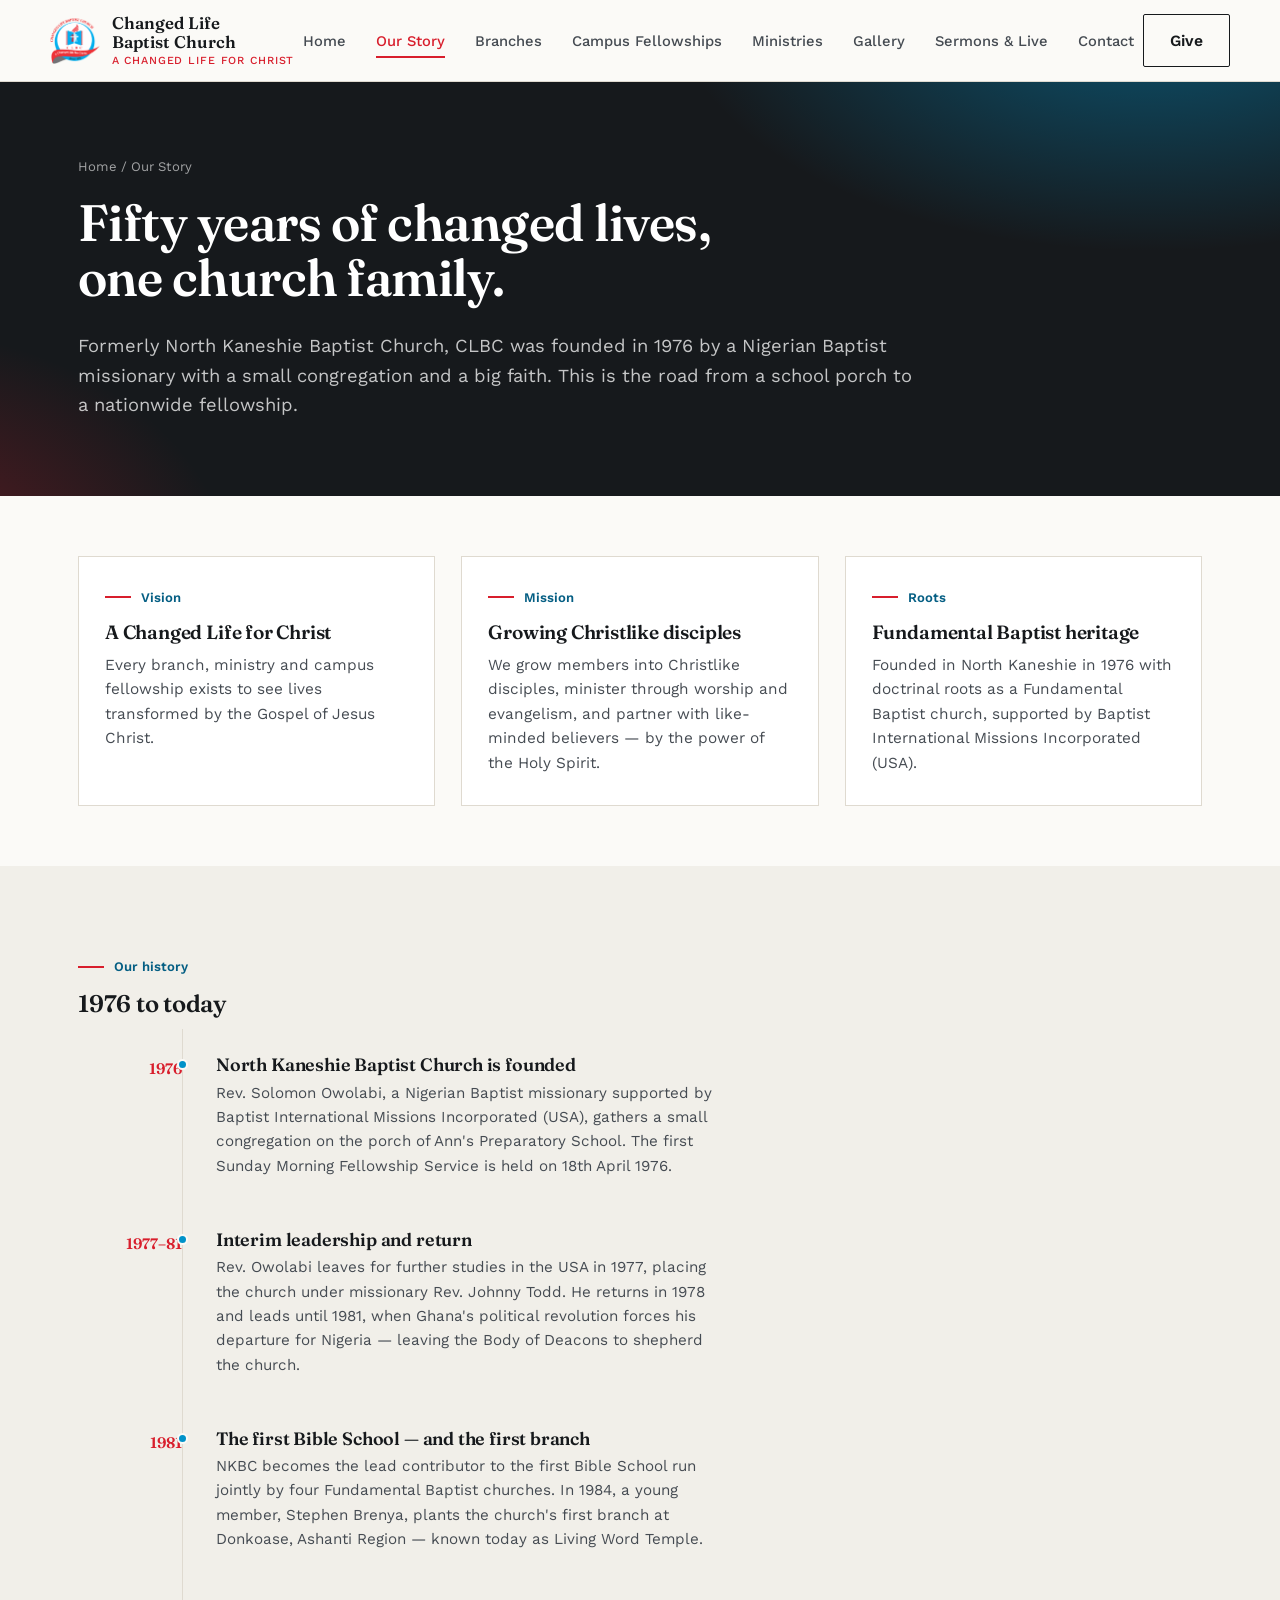
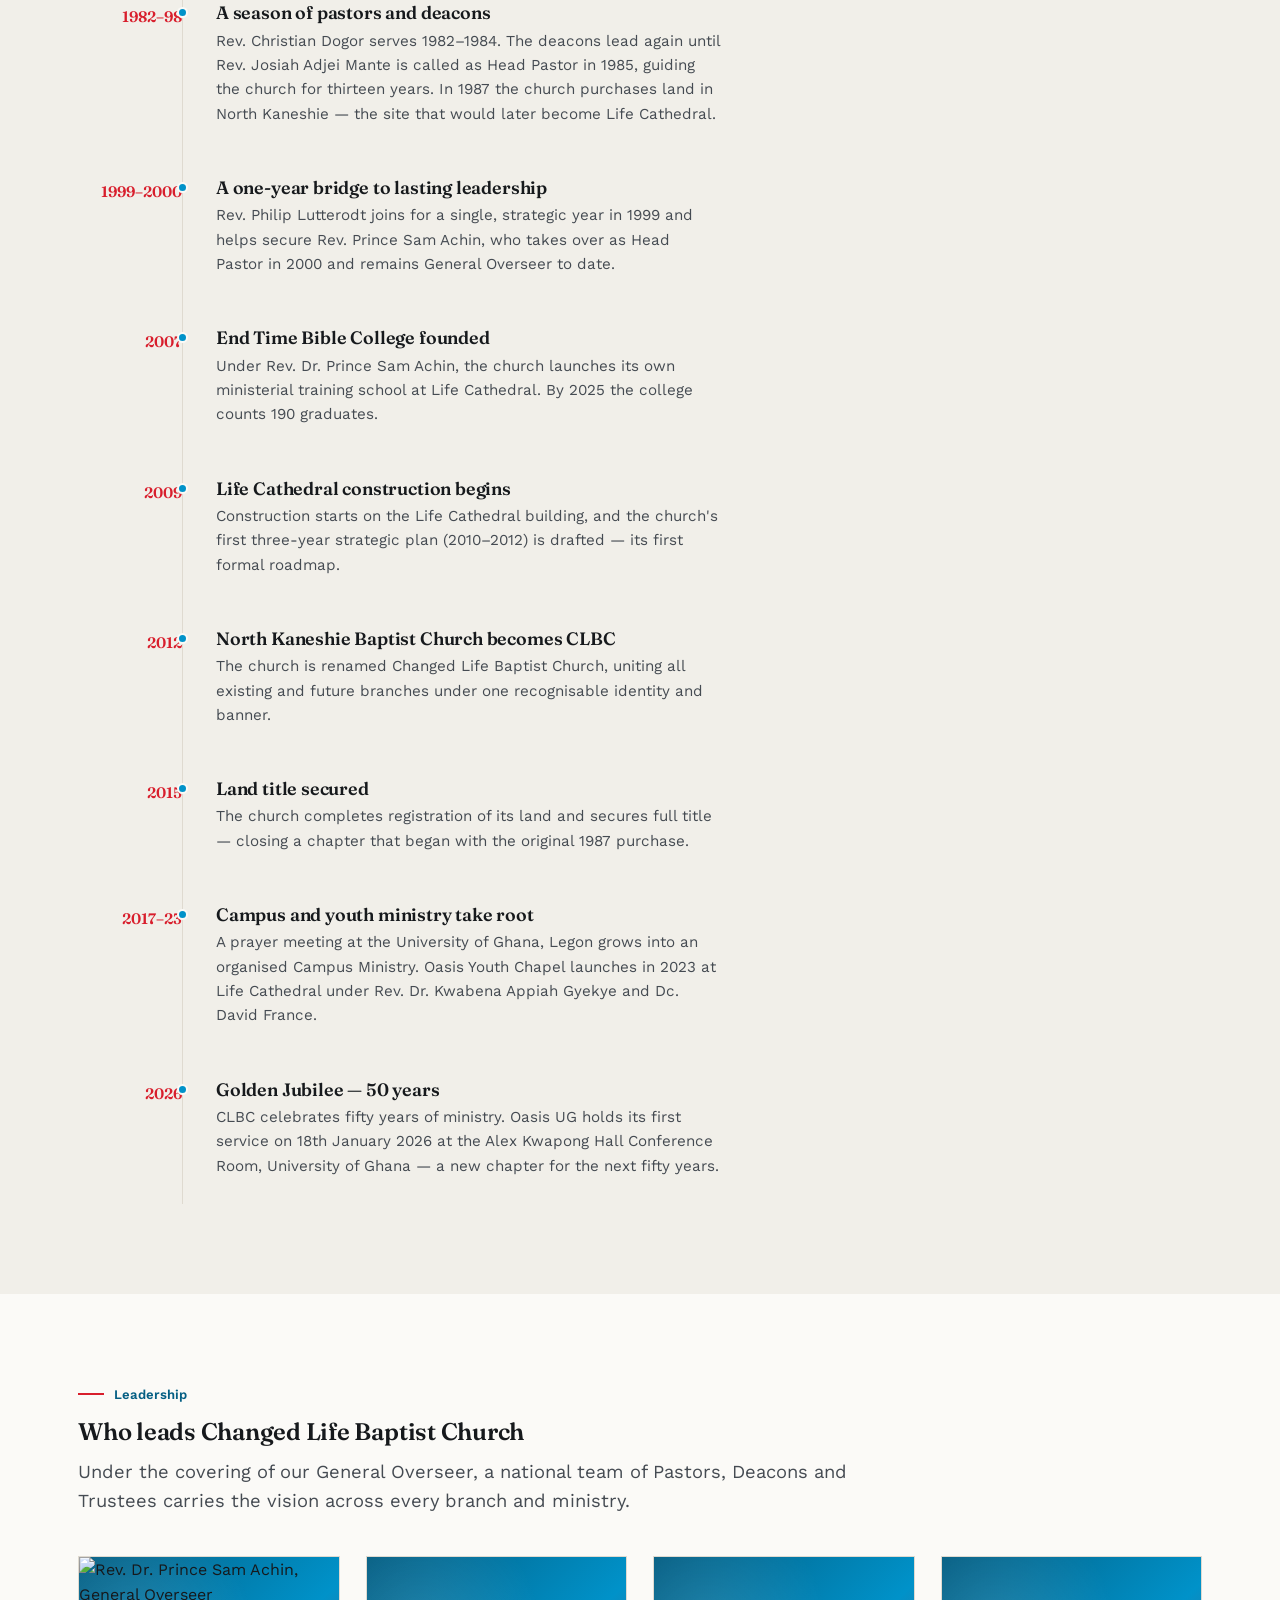
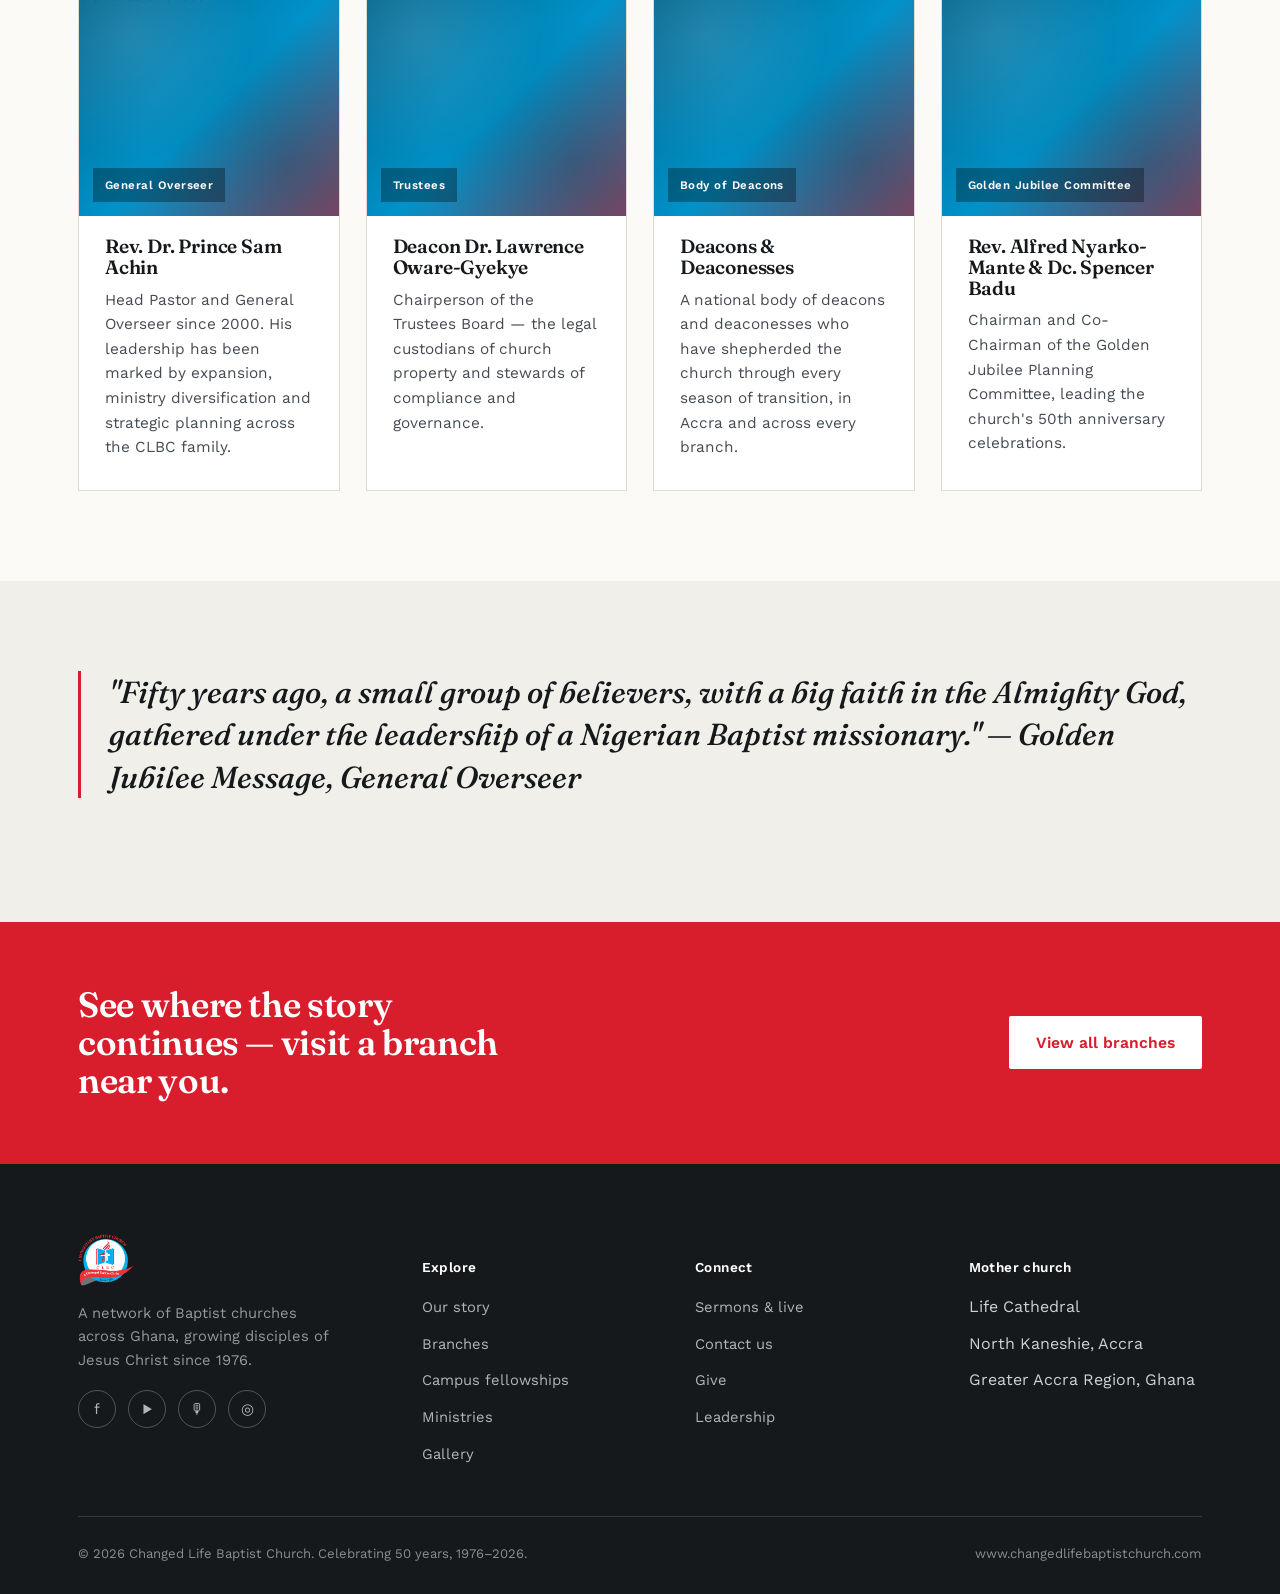
==== commit 180f2abc: "Add files via upload" ====
--- a/about.html
+++ b/about.html
@@ -141,7 +141,8 @@
     <div class="grid grid-4" style="margin-top:40px;">
       <div class="card">
         <div class="media-block" style="--ar:1/1; margin: -30px -26px 20px;">
-          <span class="tag">General Overseer</span>
+          <img src="assets/leaders/general-overseer.jpg" alt="Rev. Dr. Prince Sam Achin, General Overseer" style="width:100%; height:100%; object-fit:cover; position:absolute; inset:0;">
+          <span class="tag" style="position:relative; z-index:2;">General Overseer</span>
         </div>
         <h3>Rev. Dr. Prince Sam Achin</h3>
         <p>Head Pastor and General Overseer since 2000. His leadership has been marked by expansion, ministry diversification and strategic planning across the CLBC family.</p>
